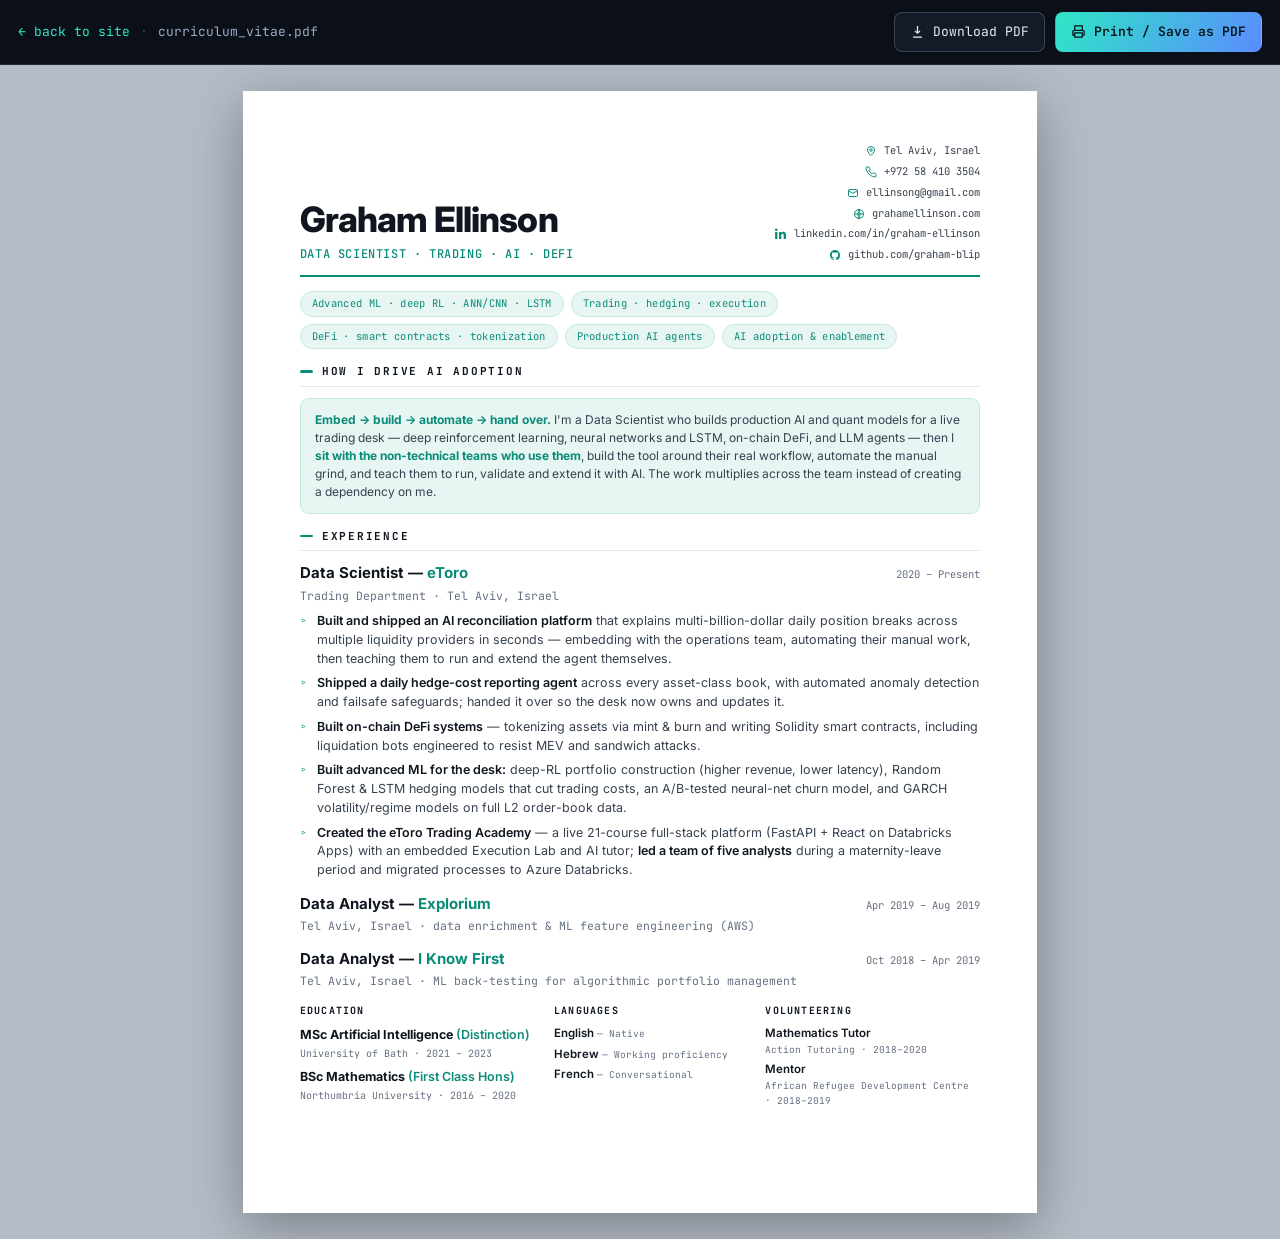
==== cv.html @ 4ecd2f31 "Replace old CV redirect with new interactive portfolio site + downloadable CV" ====
<!DOCTYPE html>
<html lang="en">
<head>
  <meta charset="UTF-8" />
  <meta name="viewport" content="width=device-width, initial-scale=1.0" />
  <title>Graham Ellinson — CV</title>
  <meta name="description" content="Curriculum vitae of Graham Ellinson, Data Scientist — Trading, AI & DeFi." />
  <link rel="preconnect" href="https://fonts.googleapis.com" />
  <link rel="preconnect" href="https://fonts.gstatic.com" crossorigin />
  <link href="https://fonts.googleapis.com/css2?family=Inter:wght@400;500;600;700;800&family=JetBrains+Mono:wght@400;500;600&display=swap" rel="stylesheet" />
  <link rel="stylesheet" href="assets/css/cv.css" />
  <link rel="icon" href="data:image/svg+xml,<svg xmlns='http://www.w3.org/2000/svg' viewBox='0 0 100 100'><rect width='100' height='100' rx='22' fill='%23080b12'/><text x='50' y='68' font-family='monospace' font-size='52' font-weight='700' fill='%232ee6c5' text-anchor='middle'>g</text></svg>" />
</head>
<body>
  <!-- screen-only toolbar -->
  <div class="toolbar">
    <div class="tb-left">
      <a href="index.html">&larr; back to site</a>
      <span style="color:#3a4655">·</span>
      <span>curriculum_vitae.pdf</span>
    </div>
    <div class="tb-actions">
      <a class="tb-btn" href="assets/cv/Graham-Ellinson-CV.pdf" download>
        <svg viewBox="0 0 24 24" fill="none" stroke="currentColor" stroke-width="2"><path d="M12 3v12m0 0l-4-4m4 4l4-4M5 21h14"/></svg>
        Download PDF
      </a>
      <button class="tb-btn primary" onclick="window.print()">
        <svg viewBox="0 0 24 24" fill="none" stroke="currentColor" stroke-width="2"><path d="M6 9V3h12v6M6 18H4a1 1 0 0 1-1-1v-5a2 2 0 0 1 2-2h14a2 2 0 0 1 2 2v5a1 1 0 0 1-1 1h-2M6 14h12v7H6z"/></svg>
        Print / Save as PDF
      </button>
    </div>
  </div>

  <main class="page">
    <!-- HEADER -->
    <header class="cv-head">
      <div class="h-left">
        <div class="name">Graham Ellinson</div>
        <div class="role">Data Scientist · Trading · AI · DeFi</div>
      </div>
      <div class="contact">
        <span><svg viewBox="0 0 24 24" fill="none" stroke="currentColor" stroke-width="2"><path d="M12 21s7-6.3 7-11a7 7 0 1 0-14 0c0 4.7 7 11 7 11z"/><circle cx="12" cy="10" r="2.5"/></svg>Tel Aviv, Israel</span>
        <a href="tel:+972584103504"><svg viewBox="0 0 24 24" fill="none" stroke="currentColor" stroke-width="2"><path d="M22 16.9v3a2 2 0 0 1-2.2 2 19.8 19.8 0 0 1-8.6-3 19.5 19.5 0 0 1-6-6 19.8 19.8 0 0 1-3-8.6A2 2 0 0 1 4.1 2h3a2 2 0 0 1 2 1.7c.1.9.3 1.8.6 2.6a2 2 0 0 1-.5 2.1L8 9.5a16 16 0 0 0 6 6l1.1-1.1a2 2 0 0 1 2.1-.5c.8.3 1.7.5 2.6.6a2 2 0 0 1 1.7 2z"/></svg>+972 58 410 3504</a>
        <a href="mailto:ellinsong@gmail.com"><svg viewBox="0 0 24 24" fill="none" stroke="currentColor" stroke-width="2"><rect x="3" y="5" width="18" height="14" rx="2"/><path d="M3 7l9 6 9-6"/></svg>ellinsong@gmail.com</a>
        <a href="https://www.grahamellinson.com" target="_blank" rel="noopener"><svg viewBox="0 0 24 24" fill="none" stroke="currentColor" stroke-width="2"><circle cx="12" cy="12" r="9"/><path d="M3 12h18M12 3c2.5 2.6 2.5 15.4 0 18M12 3c-2.5 2.6-2.5 15.4 0 18"/></svg>grahamellinson.com</a>
        <a href="https://www.linkedin.com/in/graham-ellinson-4624b1171" target="_blank" rel="noopener"><svg viewBox="0 0 24 24" fill="currentColor"><path d="M4.98 3.5C4.98 4.88 3.87 6 2.5 6S0 4.88 0 3.5 1.12 1 2.5 1s2.48 1.12 2.48 2.5zM.2 8h4.6v14H.2V8zm7.5 0h4.4v1.9h.06c.61-1.16 2.1-2.4 4.32-2.4 4.62 0 5.47 3.04 5.47 7v7.5h-4.6v-6.65c0-1.59-.03-3.63-2.21-3.63-2.21 0-2.55 1.73-2.55 3.52V22h-4.6V8z"/></svg>linkedin.com/in/graham-ellinson</a>
        <a href="https://github.com/graham-blip" target="_blank" rel="noopener"><svg viewBox="0 0 24 24" fill="currentColor"><path d="M12 2C6.48 2 2 6.58 2 12.25c0 4.53 2.87 8.37 6.84 9.73.5.1.68-.22.68-.49v-1.7c-2.78.62-3.37-1.21-3.37-1.21-.45-1.18-1.11-1.49-1.11-1.49-.91-.64.07-.62.07-.62 1 .07 1.53 1.06 1.53 1.06.9 1.57 2.36 1.12 2.94.85.09-.66.35-1.12.63-1.38-2.22-.26-4.55-1.14-4.55-5.07 0-1.12.39-2.03 1.03-2.75-.1-.26-.45-1.31.1-2.73 0 0 .84-.27 2.75 1.05a9.4 9.4 0 0 1 5 0c1.91-1.32 2.75-1.05 2.75-1.05.55 1.42.2 2.47.1 2.73.64.72 1.03 1.63 1.03 2.75 0 3.94-2.33 4.81-4.56 5.06.36.32.68.94.68 1.9v2.82c0 .27.18.6.69.49A10.02 10.02 0 0 0 22 12.25C22 6.58 17.52 2 12 2z"/></svg>github.com/graham-blip</a>
      </div>
    </header>

    <!-- DOMAIN PILLS -->
    <div class="domains">
      <span>Advanced ML · deep RL · ANN/CNN · LSTM</span>
      <span>Trading · hedging · execution</span>
      <span>DeFi · smart contracts · tokenization</span>
      <span>Production AI agents</span>
      <span>AI adoption &amp; enablement</span>
    </div>

    <!-- HOW I DRIVE AI ADOPTION (opener) -->
    <section class="sec">
      <h2>How I Drive AI Adoption</h2>
      <div class="callout">
        <b>Embed → build → automate → hand over.</b> I'm a Data Scientist who builds production AI and quant
        models for a live trading desk — deep reinforcement learning, neural networks and LSTM, on-chain DeFi,
        and LLM agents — then I <b>sit with the non-technical teams who use them</b>, build the tool around their
        real workflow, automate the manual grind, and teach them to run, validate and extend it with AI. The work
        multiplies across the team instead of creating a dependency on me.
      </div>
    </section>

    <!-- EXPERIENCE -->
    <section class="sec">
      <h2>Experience</h2>

      <div class="role-block">
        <div class="role-top">
          <div class="rt-title">Data Scientist — <em>eToro</em></div>
          <div class="rt-meta">2020 – Present</div>
        </div>
        <div class="role-sub">Trading Department · Tel Aviv, Israel</div>
        <ul class="bullets">
          <li><b>Built and shipped an AI reconciliation platform</b> that explains multi-billion-dollar daily position breaks across multiple liquidity providers in seconds — embedding with the operations team, automating their manual work, then teaching them to run and extend the agent themselves.</li>
          <li><b>Shipped a daily hedge-cost reporting agent</b> across every asset-class book, with automated anomaly detection and failsafe safeguards; handed it over so the desk now owns and updates it.</li>
          <li><b>Built on-chain DeFi systems</b> — tokenizing assets via mint &amp; burn and writing Solidity smart contracts, including liquidation bots engineered to resist MEV and sandwich attacks.</li>
          <li><b>Built advanced ML for the desk:</b> deep-RL portfolio construction (higher revenue, lower latency), Random Forest &amp; LSTM hedging models that cut trading costs, an A/B-tested neural-net churn model, and GARCH volatility/regime models on full L2 order-book data.</li>
          <li><b>Created the eToro Trading Academy</b> — a live 21-course full-stack platform (FastAPI + React on Databricks Apps) with an embedded Execution Lab and AI tutor; <b>led a team of five analysts</b> during a maternity-leave period and migrated processes to Azure Databricks.</li>
        </ul>
      </div>

      <div class="role-block">
        <div class="role-top">
          <div class="rt-title">Data Analyst — <em>Explorium</em></div>
          <div class="rt-meta">Apr 2019 – Aug 2019</div>
        </div>
        <div class="role-sub">Tel Aviv, Israel · data enrichment &amp; ML feature engineering (AWS)</div>
      </div>

      <div class="role-block">
        <div class="role-top">
          <div class="rt-title">Data Analyst — <em>I Know First</em></div>
          <div class="rt-meta">Oct 2018 – Apr 2019</div>
        </div>
        <div class="role-sub">Tel Aviv, Israel · ML back-testing for algorithmic portfolio management</div>
      </div>
    </section>

    <!-- BOTTOM BAND: education / languages / volunteering -->
    <section class="sec">
      <div class="info-grid">
        <div class="info-block">
          <h3>Education</h3>
          <div class="edu-item">
            <div class="e-deg">MSc Artificial Intelligence <span class="e-grade">(Distinction)</span></div>
            <div class="e-meta">University of Bath · 2021 – 2023</div>
          </div>
          <div class="edu-item">
            <div class="e-deg">BSc Mathematics <span class="e-grade">(First Class Hons)</span></div>
            <div class="e-meta">Northumbria University · 2016 – 2020</div>
          </div>
        </div>
        <div class="info-block">
          <h3>Languages</h3>
          <ul class="mini-list">
            <li><b>English</b> <span class="ml-meta">— Native</span></li>
            <li><b>Hebrew</b> <span class="ml-meta">— Working proficiency</span></li>
            <li><b>French</b> <span class="ml-meta">— Conversational</span></li>
          </ul>
        </div>
        <div class="info-block">
          <h3>Volunteering</h3>
          <ul class="mini-list">
            <li><b>Mathematics Tutor</b><br/><span class="ml-meta">Action Tutoring · 2018–2020</span></li>
            <li><b>Mentor</b><br/><span class="ml-meta">African Refugee Development Centre · 2018–2019</span></li>
          </ul>
        </div>
      </div>
    </section>
  </main>
</body>
</html>
---- assets/css/cv.css ----
/* ============================================================
   Graham Ellinson — CV  (v3)
   Single-column flow with short internal grids — paginates
   cleanly to 2 pages in print. Premium, ATS-friendly, tied to
   the site via teal accent + monospace labels.
   ============================================================ */

:root {
  --ink:       #0f1620;
  --ink-2:     #36414f;
  --ink-3:     #647082;
  --line:      #e6eaf0;
  --line-2:    #c8d1dc;
  --accent:    #0b8c79;
  --accent-2:  #2f6df0;
  --accent-soft: #e8f6f3;
  --bg:        #ffffff;
  --bg-soft:   #f5f8fa;
  --font-sans: "Inter", system-ui, -apple-system, "Segoe UI", Roboto, Arial, sans-serif;
  --font-mono: "JetBrains Mono", "SF Mono", ui-monospace, "Consolas", monospace;
}

* { box-sizing: border-box; margin: 0; padding: 0; }

body {
  font-family: var(--font-sans);
  color: var(--ink);
  background: #b4bcc7;
  line-height: 1.5;
  font-size: 13.5px;
  -webkit-font-smoothing: antialiased;
}
a { color: var(--accent); text-decoration: none; }

/* ---------- screen toolbar (not printed) ---------- */
.toolbar {
  position: sticky; top: 0; z-index: 10;
  background: #0b0f18; border-bottom: 1px solid rgba(255,255,255,0.1);
  padding: 12px 18px; display: flex; align-items: center; justify-content: space-between; gap: 12px;
}
.toolbar .tb-left { font-family: var(--font-mono); font-size: 13px; color: #9bacc1; display: flex; align-items: center; gap: 10px; }
.toolbar .tb-left a { color: #2ee6c5; }
.toolbar .tb-actions { display: flex; gap: 10px; }
.tb-btn {
  font-family: var(--font-mono); font-size: 13px; cursor: pointer;
  border: 1px solid rgba(255,255,255,0.18); background: #131b29; color: #e6edf5;
  padding: 9px 15px; border-radius: 8px; display: inline-flex; align-items: center; gap: 8px;
  transition: border-color 0.15s ease, transform 0.15s ease;
}
.tb-btn:hover { transform: translateY(-1px); border-color: #2ee6c5; }
.tb-btn.primary { background: linear-gradient(120deg,#2ee6c5,#5b8cff); color: #04161a; border-color: transparent; font-weight: 600; }
.tb-btn svg { width: 15px; height: 15px; }

/* ---------- page ---------- */
.page {
  width: 210mm; min-height: 297mm; margin: 26px auto; background: var(--bg);
  padding: 14mm 15mm 12mm; box-shadow: 0 14px 50px rgba(0,0,0,0.32);
}

/* ---------- header ---------- */
.cv-head { display: flex; justify-content: space-between; align-items: flex-end; gap: 24px;
  border-bottom: 2.5px solid var(--accent); padding-bottom: 12px; margin-bottom: 14px; }
.cv-head .name { font-size: 35px; font-weight: 800; letter-spacing: -0.025em; line-height: 0.98; }
.cv-head .role {
  font-family: var(--font-mono); font-size: 12px; letter-spacing: 0.05em;
  color: var(--accent); margin-top: 9px; text-transform: uppercase; font-weight: 500;
}
.cv-head .contact {
  text-align: right; display: flex; flex-direction: column; gap: 5px; flex: none;
  font-family: var(--font-mono); font-size: 10.5px; color: var(--ink-3);
}
.cv-head .contact a, .cv-head .contact span { color: var(--ink-2); display: inline-flex; align-items: center; gap: 7px; justify-content: flex-end; }
.cv-head .contact svg { width: 12px; height: 12px; color: var(--accent); flex: none; }

/* ---------- domain pills ---------- */
.domains { display: flex; flex-wrap: wrap; gap: 7px; margin-bottom: 14px; }
.domains span {
  font-family: var(--font-mono); font-size: 10.5px; letter-spacing: 0.03em;
  color: var(--accent); background: var(--accent-soft); border: 1px solid #c4e9e2;
  border-radius: 999px; padding: 4px 11px;
}

/* ---------- sections ---------- */
.sec { margin-bottom: 14px; }
.sec h2 {
  font-family: var(--font-mono); font-size: 11px; letter-spacing: 0.16em; text-transform: uppercase;
  color: var(--ink); padding-bottom: 6px; margin-bottom: 11px;
  display: flex; align-items: center; gap: 9px; border-bottom: 1px solid var(--line);
}
.sec h2::before { content: ""; width: 13px; height: 2.5px; background: var(--accent); border-radius: 2px; }
.sec h2 { break-after: avoid; }

.summary { color: var(--ink-2); font-size: 13px; line-height: 1.6; }
.summary strong { color: var(--ink); font-weight: 600; }

/* experience */
.role-block { margin-bottom: 13px; break-inside: avoid; }
.role-block:last-child { margin-bottom: 0; }
.role-top { display: flex; justify-content: space-between; align-items: baseline; gap: 12px; flex-wrap: wrap; }
.role-top .rt-title { font-size: 15px; font-weight: 700; color: var(--ink); }
.role-top .rt-title em { font-style: normal; color: var(--accent); font-weight: 700; }
.role-top .rt-meta { font-family: var(--font-mono); font-size: 10.5px; color: var(--ink-3); white-space: nowrap; }
.role-sub { font-size: 11.5px; color: var(--ink-3); margin: 2px 0 8px; font-family: var(--font-mono); }
.bullets { list-style: none; display: grid; gap: 6px; }
.bullets li { position: relative; padding-left: 17px; font-size: 12.5px; color: var(--ink-2); line-height: 1.5; }
.bullets li::before { content: "▹"; position: absolute; left: 0; color: var(--accent); font-family: var(--font-mono); }
.bullets li b { color: var(--ink); font-weight: 600; }

/* projects (card grid — paginates cleanly) */
.proj-grid { display: grid; grid-template-columns: 1fr 1fr; gap: 10px; }
.proj-card {
  break-inside: avoid; border: 1px solid var(--line); border-radius: 9px;
  padding: 11px 13px; background: var(--bg-soft);
}
.proj-card .p-name { font-size: 13px; font-weight: 700; color: var(--ink); }
.proj-card .p-kind { display: block; font-family: var(--font-mono); font-size: 9px; color: var(--accent); font-weight: 500; text-transform: uppercase; letter-spacing: 0.05em; margin-top: 2px; }
.proj-card .p-desc { font-size: 11.8px; color: var(--ink-2); margin-top: 6px; line-height: 1.45; }
.proj-card .p-tech { font-family: var(--font-mono); font-size: 9.5px; color: var(--ink-3); margin-top: 6px; }

/* skills (grid of short groups) */
.skills-grid { display: grid; grid-template-columns: repeat(3, 1fr); gap: 12px 18px; }
.skill-group { break-inside: avoid; }
.skill-group .sg-label { font-family: var(--font-mono); font-size: 9px; letter-spacing: 0.06em; text-transform: uppercase; color: var(--ink-3); margin-bottom: 5px; }
.skill-group .sg-items { display: flex; flex-wrap: wrap; gap: 4px; }
.skill-group .sg-items span {
  font-size: 10px; color: var(--ink-2); background: var(--bg);
  border: 1px solid var(--line-2); border-radius: 5px; padding: 2px 7px;
}

/* bottom info band (education / languages / volunteering) */
.info-grid { display: grid; grid-template-columns: 1.1fr 0.9fr 1fr; gap: 18px; }
.info-block { break-inside: avoid; }
.info-block h3 {
  font-family: var(--font-mono); font-size: 10px; letter-spacing: 0.12em; text-transform: uppercase;
  color: var(--ink); margin-bottom: 8px;
}
.edu-item { margin-bottom: 7px; }
.edu-item .e-deg { font-size: 12.5px; font-weight: 700; color: var(--ink); }
.edu-item .e-deg .e-grade { color: var(--accent); font-weight: 600; }
.edu-item .e-meta { font-family: var(--font-mono); font-size: 10px; color: var(--ink-3); margin-top: 1px; }
.mini-list { list-style: none; display: grid; gap: 5px; }
.mini-list li { font-size: 11.5px; color: var(--ink-2); line-height: 1.35; }
.mini-list li b { color: var(--ink); font-weight: 600; }
.mini-list li .ml-meta { font-family: var(--font-mono); font-size: 9.5px; color: var(--ink-3); }

/* adoption callout */
.callout {
  break-inside: avoid;
  background: var(--accent-soft); border: 1px solid #c4e9e2; border-radius: 9px;
  padding: 12px 14px; font-size: 12px; color: var(--ink-2); line-height: 1.5; margin-top: 2px;
}
.callout b { color: var(--accent); }

/* ---------- print ---------- */
@media print {
  @page { size: A4; margin: 12mm 12mm; }
  body { background: #fff; font-size: 10.4pt; }
  .toolbar { display: none !important; }
  .page { width: auto; min-height: auto; margin: 0; padding: 0; box-shadow: none; }
  .cv-head { margin-bottom: 16px; padding-bottom: 13px; }
  .cv-head .name { font-size: 37px; }
  .domains { margin-bottom: 16px; gap: 7px; }
  .domains span { font-size: 10.5px; padding: 4px 11px; }
  .sec { margin-bottom: 17px; }
  .sec h2 { margin-bottom: 12px; padding-bottom: 7px; }
  .role-block { margin-bottom: 14px; }
  .bullets { gap: 7px; }
  .bullets li { line-height: 1.5; }
  .callout { padding: 14px 16px; line-height: 1.55; }
  .info-grid { gap: 22px; }
  .edu-item { margin-bottom: 10px; }
  .mini-list { gap: 7px; }
  a { color: var(--ink); }
  * { -webkit-print-color-adjust: exact; print-color-adjust: exact; }
}

/* ---------- responsive (screen only — must NOT match print width ~794px) ---------- */
@media screen and (max-width: 820px) {
  .page { width: 100%; padding: 22px 18px; margin: 14px auto; }
  .cv-head { flex-direction: column; align-items: flex-start; gap: 12px; }
  .cv-head .contact { text-align: left; }
  .cv-head .contact a, .cv-head .contact span { justify-content: flex-start; }
  .proj-grid, .skills-grid, .info-grid { grid-template-columns: 1fr; gap: 10px; }
}
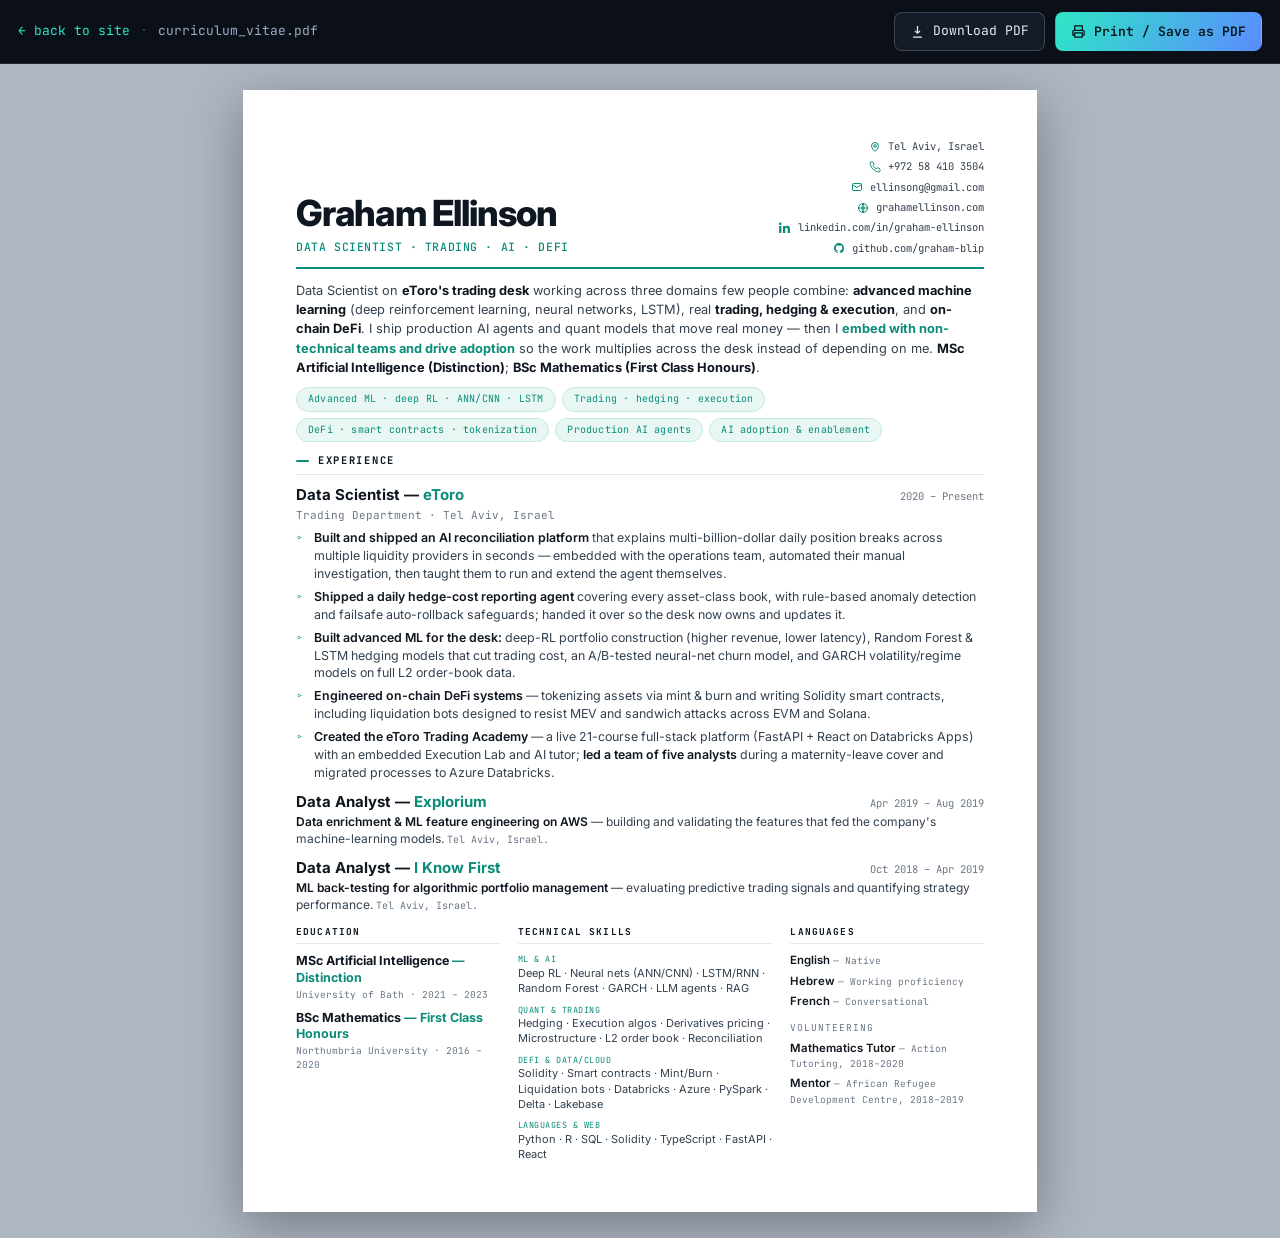
==== commit 8b3fdfa2: "Fix Selected Work mobile rendering (accordion); redesign CV to a premium one-page layout; regenerate" ====
--- a/cv.html
+++ b/cv.html
@@ -42,11 +42,22 @@
         <span><svg viewBox="0 0 24 24" fill="none" stroke="currentColor" stroke-width="2"><path d="M12 21s7-6.3 7-11a7 7 0 1 0-14 0c0 4.7 7 11 7 11z"/><circle cx="12" cy="10" r="2.5"/></svg>Tel Aviv, Israel</span>
         <a href="tel:+972584103504"><svg viewBox="0 0 24 24" fill="none" stroke="currentColor" stroke-width="2"><path d="M22 16.9v3a2 2 0 0 1-2.2 2 19.8 19.8 0 0 1-8.6-3 19.5 19.5 0 0 1-6-6 19.8 19.8 0 0 1-3-8.6A2 2 0 0 1 4.1 2h3a2 2 0 0 1 2 1.7c.1.9.3 1.8.6 2.6a2 2 0 0 1-.5 2.1L8 9.5a16 16 0 0 0 6 6l1.1-1.1a2 2 0 0 1 2.1-.5c.8.3 1.7.5 2.6.6a2 2 0 0 1 1.7 2z"/></svg>+972 58 410 3504</a>
         <a href="mailto:ellinsong@gmail.com"><svg viewBox="0 0 24 24" fill="none" stroke="currentColor" stroke-width="2"><rect x="3" y="5" width="18" height="14" rx="2"/><path d="M3 7l9 6 9-6"/></svg>ellinsong@gmail.com</a>
-        <a href="https://www.grahamellinson.com" target="_blank" rel="noopener"><svg viewBox="0 0 24 24" fill="none" stroke="currentColor" stroke-width="2"><circle cx="12" cy="12" r="9"/><path d="M3 12h18M12 3c2.5 2.6 2.5 15.4 0 18M12 3c-2.5 2.6-2.5 15.4 0 18"/></svg>grahamellinson.com</a>
+        <a href="https://grahamellinson.com" target="_blank" rel="noopener"><svg viewBox="0 0 24 24" fill="none" stroke="currentColor" stroke-width="2"><circle cx="12" cy="12" r="9"/><path d="M3 12h18M12 3c2.5 2.6 2.5 15.4 0 18M12 3c-2.5 2.6-2.5 15.4 0 18"/></svg>grahamellinson.com</a>
         <a href="https://www.linkedin.com/in/graham-ellinson-4624b1171" target="_blank" rel="noopener"><svg viewBox="0 0 24 24" fill="currentColor"><path d="M4.98 3.5C4.98 4.88 3.87 6 2.5 6S0 4.88 0 3.5 1.12 1 2.5 1s2.48 1.12 2.48 2.5zM.2 8h4.6v14H.2V8zm7.5 0h4.4v1.9h.06c.61-1.16 2.1-2.4 4.32-2.4 4.62 0 5.47 3.04 5.47 7v7.5h-4.6v-6.65c0-1.59-.03-3.63-2.21-3.63-2.21 0-2.55 1.73-2.55 3.52V22h-4.6V8z"/></svg>linkedin.com/in/graham-ellinson</a>
         <a href="https://github.com/graham-blip" target="_blank" rel="noopener"><svg viewBox="0 0 24 24" fill="currentColor"><path d="M12 2C6.48 2 2 6.58 2 12.25c0 4.53 2.87 8.37 6.84 9.73.5.1.68-.22.68-.49v-1.7c-2.78.62-3.37-1.21-3.37-1.21-.45-1.18-1.11-1.49-1.11-1.49-.91-.64.07-.62.07-.62 1 .07 1.53 1.06 1.53 1.06.9 1.57 2.36 1.12 2.94.85.09-.66.35-1.12.63-1.38-2.22-.26-4.55-1.14-4.55-5.07 0-1.12.39-2.03 1.03-2.75-.1-.26-.45-1.31.1-2.73 0 0 .84-.27 2.75 1.05a9.4 9.4 0 0 1 5 0c1.91-1.32 2.75-1.05 2.75-1.05.55 1.42.2 2.47.1 2.73.64.72 1.03 1.63 1.03 2.75 0 3.94-2.33 4.81-4.56 5.06.36.32.68.94.68 1.9v2.82c0 .27.18.6.69.49A10.02 10.02 0 0 0 22 12.25C22 6.58 17.52 2 12 2z"/></svg>github.com/graham-blip</a>
       </div>
     </header>
+
+    <!-- POSITIONING SUMMARY -->
+    <p class="summary">
+      Data Scientist on <strong>eToro's trading desk</strong> working across three domains few people
+      combine: <strong>advanced machine learning</strong> (deep reinforcement learning, neural networks,
+      LSTM), real <strong>trading, hedging &amp; execution</strong>, and <strong>on-chain DeFi</strong>.
+      I ship production AI agents and quant models that move real money — then I
+      <span class="hl">embed with non-technical teams and drive adoption</span> so the work multiplies
+      across the desk instead of depending on me. <strong>MSc Artificial Intelligence (Distinction)</strong>;
+      <strong>BSc Mathematics (First Class Honours)</strong>.
+    </p>
 
     <!-- DOMAIN PILLS -->
     <div class="domains">
@@ -56,18 +67,6 @@
       <span>Production AI agents</span>
       <span>AI adoption &amp; enablement</span>
     </div>
-
-    <!-- HOW I DRIVE AI ADOPTION (opener) -->
-    <section class="sec">
-      <h2>How I Drive AI Adoption</h2>
-      <div class="callout">
-        <b>Embed → build → automate → hand over.</b> I'm a Data Scientist who builds production AI and quant
-        models for a live trading desk — deep reinforcement learning, neural networks and LSTM, on-chain DeFi,
-        and LLM agents — then I <b>sit with the non-technical teams who use them</b>, build the tool around their
-        real workflow, automate the manual grind, and teach them to run, validate and extend it with AI. The work
-        multiplies across the team instead of creating a dependency on me.
-      </div>
-    </section>
 
     <!-- EXPERIENCE -->
     <section class="sec">
@@ -80,11 +79,11 @@
         </div>
         <div class="role-sub">Trading Department · Tel Aviv, Israel</div>
         <ul class="bullets">
-          <li><b>Built and shipped an AI reconciliation platform</b> that explains multi-billion-dollar daily position breaks across multiple liquidity providers in seconds — embedding with the operations team, automating their manual work, then teaching them to run and extend the agent themselves.</li>
-          <li><b>Shipped a daily hedge-cost reporting agent</b> across every asset-class book, with automated anomaly detection and failsafe safeguards; handed it over so the desk now owns and updates it.</li>
-          <li><b>Built on-chain DeFi systems</b> — tokenizing assets via mint &amp; burn and writing Solidity smart contracts, including liquidation bots engineered to resist MEV and sandwich attacks.</li>
-          <li><b>Built advanced ML for the desk:</b> deep-RL portfolio construction (higher revenue, lower latency), Random Forest &amp; LSTM hedging models that cut trading costs, an A/B-tested neural-net churn model, and GARCH volatility/regime models on full L2 order-book data.</li>
-          <li><b>Created the eToro Trading Academy</b> — a live 21-course full-stack platform (FastAPI + React on Databricks Apps) with an embedded Execution Lab and AI tutor; <b>led a team of five analysts</b> during a maternity-leave period and migrated processes to Azure Databricks.</li>
+          <li><b>Built and shipped an AI reconciliation platform</b> that explains multi-billion-dollar daily position breaks across multiple liquidity providers in seconds — embedded with the operations team, automated their manual investigation, then taught them to run and extend the agent themselves.</li>
+          <li><b>Shipped a daily hedge-cost reporting agent</b> covering every asset-class book, with rule-based anomaly detection and failsafe auto-rollback safeguards; handed it over so the desk now owns and updates it.</li>
+          <li><b>Built advanced ML for the desk:</b> deep-RL portfolio construction (higher revenue, lower latency), Random Forest &amp; LSTM hedging models that cut trading cost, an A/B-tested neural-net churn model, and GARCH volatility/regime models on full L2 order-book data.</li>
+          <li><b>Engineered on-chain DeFi systems</b> — tokenizing assets via mint &amp; burn and writing Solidity smart contracts, including liquidation bots designed to resist MEV and sandwich attacks across EVM and Solana.</li>
+          <li><b>Created the eToro Trading Academy</b> — a live 21-course full-stack platform (FastAPI + React on Databricks Apps) with an embedded Execution Lab and AI tutor; <b>led a team of five analysts</b> during a maternity-leave cover and migrated processes to Azure Databricks.</li>
         </ul>
       </div>
 
@@ -93,7 +92,7 @@
           <div class="rt-title">Data Analyst — <em>Explorium</em></div>
           <div class="rt-meta">Apr 2019 – Aug 2019</div>
         </div>
-        <div class="role-sub">Tel Aviv, Israel · data enrichment &amp; ML feature engineering (AWS)</div>
+        <div class="role-line"><span class="rl-lead">Data enrichment &amp; ML feature engineering on AWS</span> — building and validating the features that fed the company's machine-learning models. <span class="rl-loc">Tel Aviv, Israel.</span></div>
       </div>
 
       <div class="role-block">
@@ -101,24 +100,45 @@
           <div class="rt-title">Data Analyst — <em>I Know First</em></div>
           <div class="rt-meta">Oct 2018 – Apr 2019</div>
         </div>
-        <div class="role-sub">Tel Aviv, Israel · ML back-testing for algorithmic portfolio management</div>
+        <div class="role-line"><span class="rl-lead">ML back-testing for algorithmic portfolio management</span> — evaluating predictive trading signals and quantifying strategy performance. <span class="rl-loc">Tel Aviv, Israel.</span></div>
       </div>
     </section>
 
-    <!-- BOTTOM BAND: education / languages / volunteering -->
+    <!-- BOTTOM BAND: education / skills / languages + volunteering -->
     <section class="sec">
       <div class="info-grid">
         <div class="info-block">
           <h3>Education</h3>
           <div class="edu-item">
-            <div class="e-deg">MSc Artificial Intelligence <span class="e-grade">(Distinction)</span></div>
+            <div class="e-deg">MSc Artificial Intelligence <span class="e-grade">— Distinction</span></div>
             <div class="e-meta">University of Bath · 2021 – 2023</div>
           </div>
           <div class="edu-item">
-            <div class="e-deg">BSc Mathematics <span class="e-grade">(First Class Hons)</span></div>
+            <div class="e-deg">BSc Mathematics <span class="e-grade">— First Class Honours</span></div>
             <div class="e-meta">Northumbria University · 2016 – 2020</div>
           </div>
         </div>
+
+        <div class="info-block">
+          <h3>Technical Skills</h3>
+          <div class="skill-row">
+            <div class="sk-label">ML &amp; AI</div>
+            <div class="sk-items">Deep RL · Neural nets (ANN/CNN) · LSTM/RNN · Random Forest · GARCH · LLM agents · RAG</div>
+          </div>
+          <div class="skill-row">
+            <div class="sk-label">Quant &amp; Trading</div>
+            <div class="sk-items">Hedging · Execution algos · Derivatives pricing · Microstructure · L2 order book · Reconciliation</div>
+          </div>
+          <div class="skill-row">
+            <div class="sk-label">DeFi &amp; Data/Cloud</div>
+            <div class="sk-items">Solidity · Smart contracts · Mint/Burn · Liquidation bots · Databricks · Azure · PySpark · Delta · Lakebase</div>
+          </div>
+          <div class="skill-row">
+            <div class="sk-label">Languages &amp; Web</div>
+            <div class="sk-items">Python · R · SQL · Solidity · TypeScript · FastAPI · React</div>
+          </div>
+        </div>
+
         <div class="info-block">
           <h3>Languages</h3>
           <ul class="mini-list">
@@ -126,12 +146,10 @@
             <li><b>Hebrew</b> <span class="ml-meta">— Working proficiency</span></li>
             <li><b>French</b> <span class="ml-meta">— Conversational</span></li>
           </ul>
-        </div>
-        <div class="info-block">
-          <h3>Volunteering</h3>
+          <div class="sub-h">Volunteering</div>
           <ul class="mini-list">
-            <li><b>Mathematics Tutor</b><br/><span class="ml-meta">Action Tutoring · 2018–2020</span></li>
-            <li><b>Mentor</b><br/><span class="ml-meta">African Refugee Development Centre · 2018–2019</span></li>
+            <li><b>Mathematics Tutor</b> <span class="ml-meta">— Action Tutoring, 2018–2020</span></li>
+            <li><b>Mentor</b> <span class="ml-meta">— African Refugee Development Centre, 2018–2019</span></li>
           </ul>
         </div>
       </div>
--- a/assets/css/cv.css
+++ b/assets/css/cv.css
@@ -1,21 +1,20 @@
 /* ============================================================
-   Graham Ellinson — CV  (v3)
-   Single-column flow with short internal grids — paginates
-   cleanly to 2 pages in print. Premium, ATS-friendly, tied to
-   the site via teal accent + monospace labels.
+   Graham Ellinson — CV  (v4 · one-page, premium)
+   Single page on A4. Clean, ATS-friendly, tied to the site via
+   teal accent + monospace labels. Screen preview + print rules.
    ============================================================ */
 
 :root {
-  --ink:       #0f1620;
-  --ink-2:     #36414f;
-  --ink-3:     #647082;
+  --ink:       #0e1620;
+  --ink-2:     #33414f;
+  --ink-3:     #6a7787;
   --line:      #e6eaf0;
-  --line-2:    #c8d1dc;
-  --accent:    #0b8c79;
+  --line-2:    #cdd6e1;
+  --accent:    #0b8c79;   /* teal — matches the site */
   --accent-2:  #2f6df0;
-  --accent-soft: #e8f6f3;
+  --accent-soft: #e9f7f4;
   --bg:        #ffffff;
-  --bg-soft:   #f5f8fa;
+  --bg-soft:   #f6f9fb;
   --font-sans: "Inter", system-ui, -apple-system, "Segoe UI", Roboto, Arial, sans-serif;
   --font-mono: "JetBrains Mono", "SF Mono", ui-monospace, "Consolas", monospace;
 }
@@ -25,10 +24,11 @@
 body {
   font-family: var(--font-sans);
   color: var(--ink);
-  background: #b4bcc7;
-  line-height: 1.5;
-  font-size: 13.5px;
+  background: #aeb6c2;
+  line-height: 1.46;
+  font-size: 13px;
   -webkit-font-smoothing: antialiased;
+  text-rendering: optimizeLegibility;
 }
 a { color: var(--accent); text-decoration: none; }
 
@@ -54,15 +54,17 @@
 /* ---------- page ---------- */
 .page {
   width: 210mm; min-height: 297mm; margin: 26px auto; background: var(--bg);
-  padding: 14mm 15mm 12mm; box-shadow: 0 14px 50px rgba(0,0,0,0.32);
+  padding: 13mm 14mm 11mm; box-shadow: 0 14px 50px rgba(0,0,0,0.32);
 }
 
 /* ---------- header ---------- */
-.cv-head { display: flex; justify-content: space-between; align-items: flex-end; gap: 24px;
-  border-bottom: 2.5px solid var(--accent); padding-bottom: 12px; margin-bottom: 14px; }
-.cv-head .name { font-size: 35px; font-weight: 800; letter-spacing: -0.025em; line-height: 0.98; }
+.cv-head {
+  display: flex; justify-content: space-between; align-items: flex-end; gap: 24px;
+  border-bottom: 2.5px solid var(--accent); padding-bottom: 11px; margin-bottom: 12px;
+}
+.cv-head .name { font-size: 36px; font-weight: 800; letter-spacing: -0.025em; line-height: 0.96; }
 .cv-head .role {
-  font-family: var(--font-mono); font-size: 12px; letter-spacing: 0.05em;
+  font-family: var(--font-mono); font-size: 11.5px; letter-spacing: 0.05em;
   color: var(--accent); margin-top: 9px; text-transform: uppercase; font-weight: 500;
 }
 .cv-head .contact {
@@ -72,104 +74,83 @@
 .cv-head .contact a, .cv-head .contact span { color: var(--ink-2); display: inline-flex; align-items: center; gap: 7px; justify-content: flex-end; }
 .cv-head .contact svg { width: 12px; height: 12px; color: var(--accent); flex: none; }
 
+/* ---------- positioning summary ---------- */
+.summary {
+  color: var(--ink-2); font-size: 12.8px; line-height: 1.5; margin-bottom: 10px;
+}
+.summary strong { color: var(--ink); font-weight: 700; }
+.summary .hl { color: var(--accent); font-weight: 700; }
+
 /* ---------- domain pills ---------- */
-.domains { display: flex; flex-wrap: wrap; gap: 7px; margin-bottom: 14px; }
+.domains { display: flex; flex-wrap: wrap; gap: 6px; margin-bottom: 11px; }
 .domains span {
-  font-family: var(--font-mono); font-size: 10.5px; letter-spacing: 0.03em;
+  font-family: var(--font-mono); font-size: 10px; letter-spacing: 0.02em;
   color: var(--accent); background: var(--accent-soft); border: 1px solid #c4e9e2;
   border-radius: 999px; padding: 4px 11px;
 }
 
 /* ---------- sections ---------- */
-.sec { margin-bottom: 14px; }
+.sec { margin-bottom: 11px; }
+.sec:last-child { margin-bottom: 0; }
 .sec h2 {
-  font-family: var(--font-mono); font-size: 11px; letter-spacing: 0.16em; text-transform: uppercase;
-  color: var(--ink); padding-bottom: 6px; margin-bottom: 11px;
+  font-family: var(--font-mono); font-size: 10.5px; letter-spacing: 0.16em; text-transform: uppercase;
+  color: var(--ink); padding-bottom: 5px; margin-bottom: 9px;
   display: flex; align-items: center; gap: 9px; border-bottom: 1px solid var(--line);
+  break-after: avoid;
 }
 .sec h2::before { content: ""; width: 13px; height: 2.5px; background: var(--accent); border-radius: 2px; }
-.sec h2 { break-after: avoid; }
 
-.summary { color: var(--ink-2); font-size: 13px; line-height: 1.6; }
-.summary strong { color: var(--ink); font-weight: 600; }
-
-/* experience */
-.role-block { margin-bottom: 13px; break-inside: avoid; }
+/* ---------- experience ---------- */
+.role-block { margin-bottom: 9px; break-inside: avoid; }
 .role-block:last-child { margin-bottom: 0; }
 .role-top { display: flex; justify-content: space-between; align-items: baseline; gap: 12px; flex-wrap: wrap; }
 .role-top .rt-title { font-size: 15px; font-weight: 700; color: var(--ink); }
 .role-top .rt-title em { font-style: normal; color: var(--accent); font-weight: 700; }
 .role-top .rt-meta { font-family: var(--font-mono); font-size: 10.5px; color: var(--ink-3); white-space: nowrap; }
-.role-sub { font-size: 11.5px; color: var(--ink-3); margin: 2px 0 8px; font-family: var(--font-mono); }
-.bullets { list-style: none; display: grid; gap: 6px; }
-.bullets li { position: relative; padding-left: 17px; font-size: 12.5px; color: var(--ink-2); line-height: 1.5; }
+.role-sub { font-size: 11px; color: var(--ink-3); margin: 2px 0 6px; font-family: var(--font-mono); }
+.bullets { list-style: none; display: grid; gap: 5px; }
+.bullets li { position: relative; padding-left: 18px; font-size: 12.4px; color: var(--ink-2); line-height: 1.44; }
 .bullets li::before { content: "▹"; position: absolute; left: 0; color: var(--accent); font-family: var(--font-mono); }
 .bullets li b { color: var(--ink); font-weight: 600; }
+.role-line { font-size: 12px; color: var(--ink-2); }
+.role-line .rl-lead { color: var(--ink); font-weight: 600; }
+.role-line .rl-loc { font-family: var(--font-mono); font-size: 10px; color: var(--ink-3); }
 
-/* projects (card grid — paginates cleanly) */
-.proj-grid { display: grid; grid-template-columns: 1fr 1fr; gap: 10px; }
-.proj-card {
-  break-inside: avoid; border: 1px solid var(--line); border-radius: 9px;
-  padding: 11px 13px; background: var(--bg-soft);
-}
-.proj-card .p-name { font-size: 13px; font-weight: 700; color: var(--ink); }
-.proj-card .p-kind { display: block; font-family: var(--font-mono); font-size: 9px; color: var(--accent); font-weight: 500; text-transform: uppercase; letter-spacing: 0.05em; margin-top: 2px; }
-.proj-card .p-desc { font-size: 11.8px; color: var(--ink-2); margin-top: 6px; line-height: 1.45; }
-.proj-card .p-tech { font-family: var(--font-mono); font-size: 9.5px; color: var(--ink-3); margin-top: 6px; }
-
-/* skills (grid of short groups) */
-.skills-grid { display: grid; grid-template-columns: repeat(3, 1fr); gap: 12px 18px; }
-.skill-group { break-inside: avoid; }
-.skill-group .sg-label { font-family: var(--font-mono); font-size: 9px; letter-spacing: 0.06em; text-transform: uppercase; color: var(--ink-3); margin-bottom: 5px; }
-.skill-group .sg-items { display: flex; flex-wrap: wrap; gap: 4px; }
-.skill-group .sg-items span {
-  font-size: 10px; color: var(--ink-2); background: var(--bg);
-  border: 1px solid var(--line-2); border-radius: 5px; padding: 2px 7px;
+/* ---------- bottom band: education / skills / languages ---------- */
+.info-grid { display: grid; grid-template-columns: 1fr 1.25fr 0.95fr; gap: 18px; }
+.info-block { break-inside: avoid; }
+.info-block h3 {
+  font-family: var(--font-mono); font-size: 9.5px; letter-spacing: 0.12em; text-transform: uppercase;
+  color: var(--ink); margin-bottom: 9px; padding-bottom: 5px; border-bottom: 1px solid var(--line);
 }
 
-/* bottom info band (education / languages / volunteering) */
-.info-grid { display: grid; grid-template-columns: 1.1fr 0.9fr 1fr; gap: 18px; }
-.info-block { break-inside: avoid; }
-.info-block h3 {
-  font-family: var(--font-mono); font-size: 10px; letter-spacing: 0.12em; text-transform: uppercase;
-  color: var(--ink); margin-bottom: 8px;
-}
-.edu-item { margin-bottom: 7px; }
-.edu-item .e-deg { font-size: 12.5px; font-weight: 700; color: var(--ink); }
-.edu-item .e-deg .e-grade { color: var(--accent); font-weight: 600; }
-.edu-item .e-meta { font-family: var(--font-mono); font-size: 10px; color: var(--ink-3); margin-top: 1px; }
+/* education */
+.edu-item { margin-bottom: 8px; }
+.edu-item:last-child { margin-bottom: 0; }
+.edu-item .e-deg { font-size: 12.5px; font-weight: 700; color: var(--ink); line-height: 1.3; }
+.edu-item .e-deg .e-grade { color: var(--accent); font-weight: 700; }
+.edu-item .e-meta { font-family: var(--font-mono); font-size: 9.5px; color: var(--ink-3); margin-top: 2px; }
+
+/* skills (compact grouped lines) */
+.skill-row { margin-bottom: 7px; }
+.skill-row:last-child { margin-bottom: 0; }
+.skill-row .sk-label { font-family: var(--font-mono); font-size: 8.5px; letter-spacing: 0.06em; text-transform: uppercase; color: var(--accent); }
+.skill-row .sk-items { font-size: 11px; color: var(--ink-2); line-height: 1.4; }
+
+/* mini lists (languages / volunteering) */
 .mini-list { list-style: none; display: grid; gap: 5px; }
-.mini-list li { font-size: 11.5px; color: var(--ink-2); line-height: 1.35; }
+.mini-list li { font-size: 11.4px; color: var(--ink-2); line-height: 1.35; }
 .mini-list li b { color: var(--ink); font-weight: 600; }
 .mini-list li .ml-meta { font-family: var(--font-mono); font-size: 9.5px; color: var(--ink-3); }
-
-/* adoption callout */
-.callout {
-  break-inside: avoid;
-  background: var(--accent-soft); border: 1px solid #c4e9e2; border-radius: 9px;
-  padding: 12px 14px; font-size: 12px; color: var(--ink-2); line-height: 1.5; margin-top: 2px;
-}
-.callout b { color: var(--accent); }
+.sub-h { font-family: var(--font-mono); font-size: 9.5px; letter-spacing: 0.1em; text-transform: uppercase; color: var(--ink-3); margin: 11px 0 6px; }
 
 /* ---------- print ---------- */
 @media print {
-  @page { size: A4; margin: 12mm 12mm; }
-  body { background: #fff; font-size: 10.4pt; }
+  @page { size: A4; margin: 11mm 12mm; }
+  body { background: #fff; font-size: 10pt; }
   .toolbar { display: none !important; }
   .page { width: auto; min-height: auto; margin: 0; padding: 0; box-shadow: none; }
-  .cv-head { margin-bottom: 16px; padding-bottom: 13px; }
-  .cv-head .name { font-size: 37px; }
-  .domains { margin-bottom: 16px; gap: 7px; }
-  .domains span { font-size: 10.5px; padding: 4px 11px; }
-  .sec { margin-bottom: 17px; }
-  .sec h2 { margin-bottom: 12px; padding-bottom: 7px; }
-  .role-block { margin-bottom: 14px; }
-  .bullets { gap: 7px; }
-  .bullets li { line-height: 1.5; }
-  .callout { padding: 14px 16px; line-height: 1.55; }
-  .info-grid { gap: 22px; }
-  .edu-item { margin-bottom: 10px; }
-  .mini-list { gap: 7px; }
+  .cv-head .name { font-size: 33px; }
   a { color: var(--ink); }
   * { -webkit-print-color-adjust: exact; print-color-adjust: exact; }
 }
@@ -180,5 +161,5 @@
   .cv-head { flex-direction: column; align-items: flex-start; gap: 12px; }
   .cv-head .contact { text-align: left; }
   .cv-head .contact a, .cv-head .contact span { justify-content: flex-start; }
-  .proj-grid, .skills-grid, .info-grid { grid-template-columns: 1fr; gap: 10px; }
+  .info-grid { grid-template-columns: 1fr; gap: 16px; }
 }
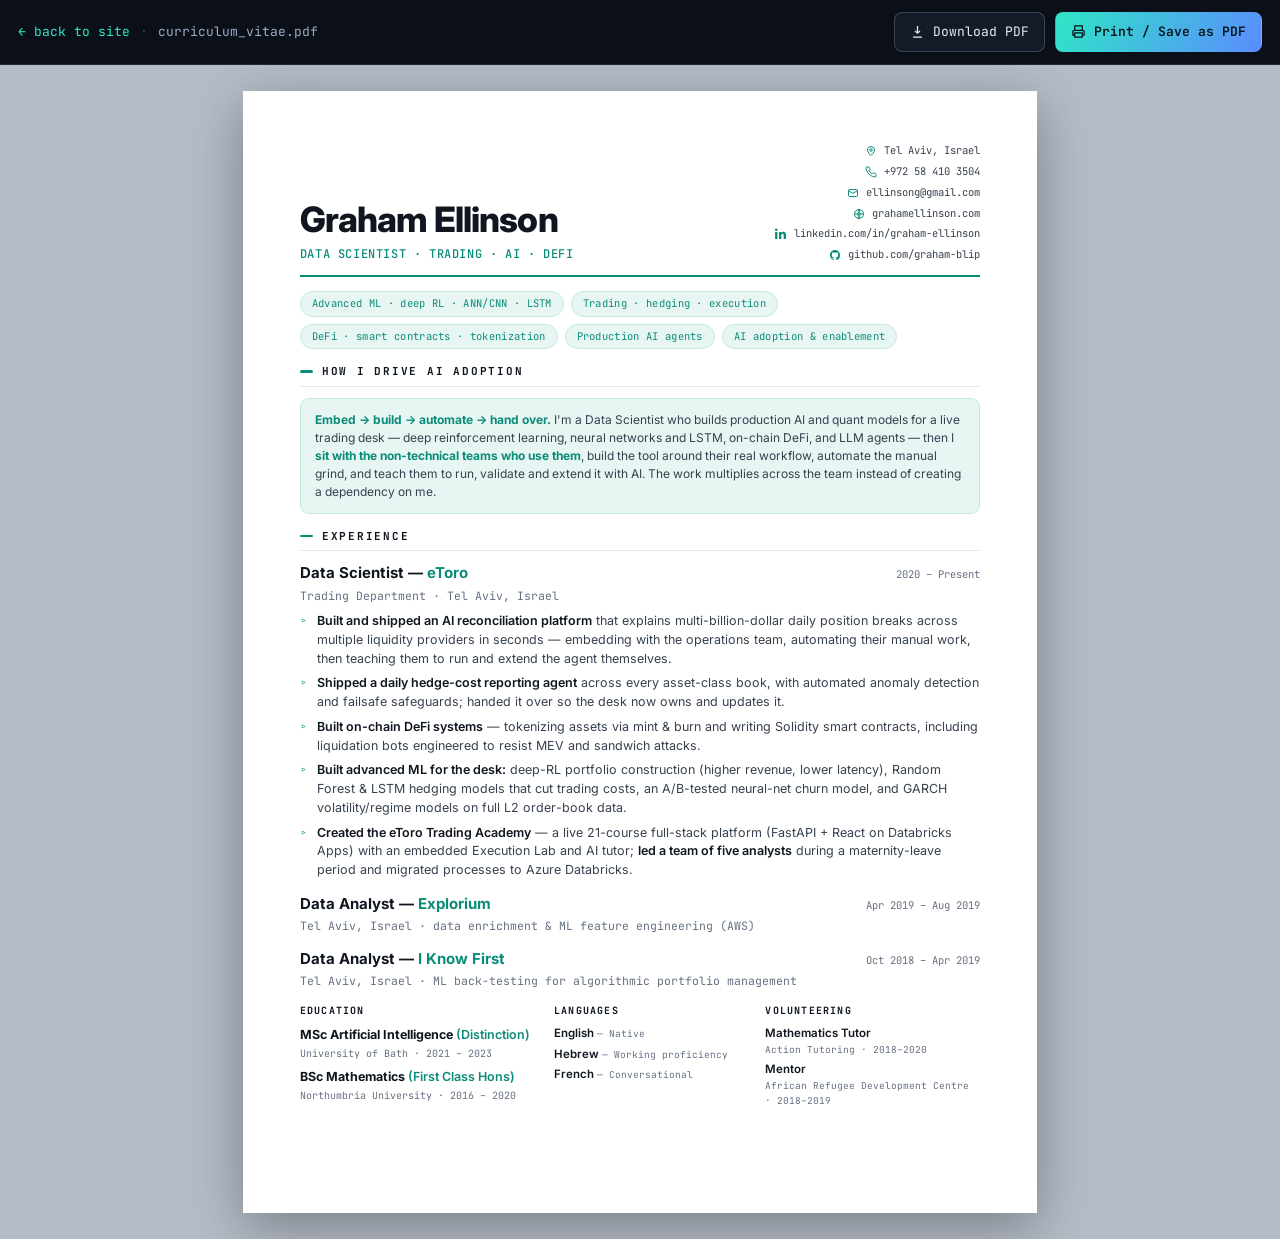
==== commit 21e3dce9: "Revert CV to previous version (keep mobile Selected Work accordion fix)" ====
--- a/cv.html
+++ b/cv.html
@@ -48,17 +48,6 @@
       </div>
     </header>
 
-    <!-- POSITIONING SUMMARY -->
-    <p class="summary">
-      Data Scientist on <strong>eToro's trading desk</strong> working across three domains few people
-      combine: <strong>advanced machine learning</strong> (deep reinforcement learning, neural networks,
-      LSTM), real <strong>trading, hedging &amp; execution</strong>, and <strong>on-chain DeFi</strong>.
-      I ship production AI agents and quant models that move real money — then I
-      <span class="hl">embed with non-technical teams and drive adoption</span> so the work multiplies
-      across the desk instead of depending on me. <strong>MSc Artificial Intelligence (Distinction)</strong>;
-      <strong>BSc Mathematics (First Class Honours)</strong>.
-    </p>
-
     <!-- DOMAIN PILLS -->
     <div class="domains">
       <span>Advanced ML · deep RL · ANN/CNN · LSTM</span>
@@ -67,6 +56,18 @@
       <span>Production AI agents</span>
       <span>AI adoption &amp; enablement</span>
     </div>
+
+    <!-- HOW I DRIVE AI ADOPTION (opener) -->
+    <section class="sec">
+      <h2>How I Drive AI Adoption</h2>
+      <div class="callout">
+        <b>Embed → build → automate → hand over.</b> I'm a Data Scientist who builds production AI and quant
+        models for a live trading desk — deep reinforcement learning, neural networks and LSTM, on-chain DeFi,
+        and LLM agents — then I <b>sit with the non-technical teams who use them</b>, build the tool around their
+        real workflow, automate the manual grind, and teach them to run, validate and extend it with AI. The work
+        multiplies across the team instead of creating a dependency on me.
+      </div>
+    </section>
 
     <!-- EXPERIENCE -->
     <section class="sec">
@@ -79,11 +80,11 @@
         </div>
         <div class="role-sub">Trading Department · Tel Aviv, Israel</div>
         <ul class="bullets">
-          <li><b>Built and shipped an AI reconciliation platform</b> that explains multi-billion-dollar daily position breaks across multiple liquidity providers in seconds — embedded with the operations team, automated their manual investigation, then taught them to run and extend the agent themselves.</li>
-          <li><b>Shipped a daily hedge-cost reporting agent</b> covering every asset-class book, with rule-based anomaly detection and failsafe auto-rollback safeguards; handed it over so the desk now owns and updates it.</li>
-          <li><b>Built advanced ML for the desk:</b> deep-RL portfolio construction (higher revenue, lower latency), Random Forest &amp; LSTM hedging models that cut trading cost, an A/B-tested neural-net churn model, and GARCH volatility/regime models on full L2 order-book data.</li>
-          <li><b>Engineered on-chain DeFi systems</b> — tokenizing assets via mint &amp; burn and writing Solidity smart contracts, including liquidation bots designed to resist MEV and sandwich attacks across EVM and Solana.</li>
-          <li><b>Created the eToro Trading Academy</b> — a live 21-course full-stack platform (FastAPI + React on Databricks Apps) with an embedded Execution Lab and AI tutor; <b>led a team of five analysts</b> during a maternity-leave cover and migrated processes to Azure Databricks.</li>
+          <li><b>Built and shipped an AI reconciliation platform</b> that explains multi-billion-dollar daily position breaks across multiple liquidity providers in seconds — embedding with the operations team, automating their manual work, then teaching them to run and extend the agent themselves.</li>
+          <li><b>Shipped a daily hedge-cost reporting agent</b> across every asset-class book, with automated anomaly detection and failsafe safeguards; handed it over so the desk now owns and updates it.</li>
+          <li><b>Built on-chain DeFi systems</b> — tokenizing assets via mint &amp; burn and writing Solidity smart contracts, including liquidation bots engineered to resist MEV and sandwich attacks.</li>
+          <li><b>Built advanced ML for the desk:</b> deep-RL portfolio construction (higher revenue, lower latency), Random Forest &amp; LSTM hedging models that cut trading costs, an A/B-tested neural-net churn model, and GARCH volatility/regime models on full L2 order-book data.</li>
+          <li><b>Created the eToro Trading Academy</b> — a live 21-course full-stack platform (FastAPI + React on Databricks Apps) with an embedded Execution Lab and AI tutor; <b>led a team of five analysts</b> during a maternity-leave period and migrated processes to Azure Databricks.</li>
         </ul>
       </div>
 
@@ -92,7 +93,7 @@
           <div class="rt-title">Data Analyst — <em>Explorium</em></div>
           <div class="rt-meta">Apr 2019 – Aug 2019</div>
         </div>
-        <div class="role-line"><span class="rl-lead">Data enrichment &amp; ML feature engineering on AWS</span> — building and validating the features that fed the company's machine-learning models. <span class="rl-loc">Tel Aviv, Israel.</span></div>
+        <div class="role-sub">Tel Aviv, Israel · data enrichment &amp; ML feature engineering (AWS)</div>
       </div>
 
       <div class="role-block">
@@ -100,45 +101,24 @@
           <div class="rt-title">Data Analyst — <em>I Know First</em></div>
           <div class="rt-meta">Oct 2018 – Apr 2019</div>
         </div>
-        <div class="role-line"><span class="rl-lead">ML back-testing for algorithmic portfolio management</span> — evaluating predictive trading signals and quantifying strategy performance. <span class="rl-loc">Tel Aviv, Israel.</span></div>
+        <div class="role-sub">Tel Aviv, Israel · ML back-testing for algorithmic portfolio management</div>
       </div>
     </section>
 
-    <!-- BOTTOM BAND: education / skills / languages + volunteering -->
+    <!-- BOTTOM BAND: education / languages / volunteering -->
     <section class="sec">
       <div class="info-grid">
         <div class="info-block">
           <h3>Education</h3>
           <div class="edu-item">
-            <div class="e-deg">MSc Artificial Intelligence <span class="e-grade">— Distinction</span></div>
+            <div class="e-deg">MSc Artificial Intelligence <span class="e-grade">(Distinction)</span></div>
             <div class="e-meta">University of Bath · 2021 – 2023</div>
           </div>
           <div class="edu-item">
-            <div class="e-deg">BSc Mathematics <span class="e-grade">— First Class Honours</span></div>
+            <div class="e-deg">BSc Mathematics <span class="e-grade">(First Class Hons)</span></div>
             <div class="e-meta">Northumbria University · 2016 – 2020</div>
           </div>
         </div>
-
-        <div class="info-block">
-          <h3>Technical Skills</h3>
-          <div class="skill-row">
-            <div class="sk-label">ML &amp; AI</div>
-            <div class="sk-items">Deep RL · Neural nets (ANN/CNN) · LSTM/RNN · Random Forest · GARCH · LLM agents · RAG</div>
-          </div>
-          <div class="skill-row">
-            <div class="sk-label">Quant &amp; Trading</div>
-            <div class="sk-items">Hedging · Execution algos · Derivatives pricing · Microstructure · L2 order book · Reconciliation</div>
-          </div>
-          <div class="skill-row">
-            <div class="sk-label">DeFi &amp; Data/Cloud</div>
-            <div class="sk-items">Solidity · Smart contracts · Mint/Burn · Liquidation bots · Databricks · Azure · PySpark · Delta · Lakebase</div>
-          </div>
-          <div class="skill-row">
-            <div class="sk-label">Languages &amp; Web</div>
-            <div class="sk-items">Python · R · SQL · Solidity · TypeScript · FastAPI · React</div>
-          </div>
-        </div>
-
         <div class="info-block">
           <h3>Languages</h3>
           <ul class="mini-list">
@@ -146,10 +126,12 @@
             <li><b>Hebrew</b> <span class="ml-meta">— Working proficiency</span></li>
             <li><b>French</b> <span class="ml-meta">— Conversational</span></li>
           </ul>
-          <div class="sub-h">Volunteering</div>
+        </div>
+        <div class="info-block">
+          <h3>Volunteering</h3>
           <ul class="mini-list">
-            <li><b>Mathematics Tutor</b> <span class="ml-meta">— Action Tutoring, 2018–2020</span></li>
-            <li><b>Mentor</b> <span class="ml-meta">— African Refugee Development Centre, 2018–2019</span></li>
+            <li><b>Mathematics Tutor</b><br/><span class="ml-meta">Action Tutoring · 2018–2020</span></li>
+            <li><b>Mentor</b><br/><span class="ml-meta">African Refugee Development Centre · 2018–2019</span></li>
           </ul>
         </div>
       </div>
--- a/assets/css/cv.css
+++ b/assets/css/cv.css
@@ -1,20 +1,21 @@
 /* ============================================================
-   Graham Ellinson — CV  (v4 · one-page, premium)
-   Single page on A4. Clean, ATS-friendly, tied to the site via
-   teal accent + monospace labels. Screen preview + print rules.
+   Graham Ellinson — CV  (v3)
+   Single-column flow with short internal grids — paginates
+   cleanly to 2 pages in print. Premium, ATS-friendly, tied to
+   the site via teal accent + monospace labels.
    ============================================================ */
 
 :root {
-  --ink:       #0e1620;
-  --ink-2:     #33414f;
-  --ink-3:     #6a7787;
+  --ink:       #0f1620;
+  --ink-2:     #36414f;
+  --ink-3:     #647082;
   --line:      #e6eaf0;
-  --line-2:    #cdd6e1;
-  --accent:    #0b8c79;   /* teal — matches the site */
+  --line-2:    #c8d1dc;
+  --accent:    #0b8c79;
   --accent-2:  #2f6df0;
-  --accent-soft: #e9f7f4;
+  --accent-soft: #e8f6f3;
   --bg:        #ffffff;
-  --bg-soft:   #f6f9fb;
+  --bg-soft:   #f5f8fa;
   --font-sans: "Inter", system-ui, -apple-system, "Segoe UI", Roboto, Arial, sans-serif;
   --font-mono: "JetBrains Mono", "SF Mono", ui-monospace, "Consolas", monospace;
 }
@@ -24,11 +25,10 @@
 body {
   font-family: var(--font-sans);
   color: var(--ink);
-  background: #aeb6c2;
-  line-height: 1.46;
-  font-size: 13px;
+  background: #b4bcc7;
+  line-height: 1.5;
+  font-size: 13.5px;
   -webkit-font-smoothing: antialiased;
-  text-rendering: optimizeLegibility;
 }
 a { color: var(--accent); text-decoration: none; }
 
@@ -54,17 +54,15 @@
 /* ---------- page ---------- */
 .page {
   width: 210mm; min-height: 297mm; margin: 26px auto; background: var(--bg);
-  padding: 13mm 14mm 11mm; box-shadow: 0 14px 50px rgba(0,0,0,0.32);
+  padding: 14mm 15mm 12mm; box-shadow: 0 14px 50px rgba(0,0,0,0.32);
 }
 
 /* ---------- header ---------- */
-.cv-head {
-  display: flex; justify-content: space-between; align-items: flex-end; gap: 24px;
-  border-bottom: 2.5px solid var(--accent); padding-bottom: 11px; margin-bottom: 12px;
-}
-.cv-head .name { font-size: 36px; font-weight: 800; letter-spacing: -0.025em; line-height: 0.96; }
+.cv-head { display: flex; justify-content: space-between; align-items: flex-end; gap: 24px;
+  border-bottom: 2.5px solid var(--accent); padding-bottom: 12px; margin-bottom: 14px; }
+.cv-head .name { font-size: 35px; font-weight: 800; letter-spacing: -0.025em; line-height: 0.98; }
 .cv-head .role {
-  font-family: var(--font-mono); font-size: 11.5px; letter-spacing: 0.05em;
+  font-family: var(--font-mono); font-size: 12px; letter-spacing: 0.05em;
   color: var(--accent); margin-top: 9px; text-transform: uppercase; font-weight: 500;
 }
 .cv-head .contact {
@@ -74,83 +72,104 @@
 .cv-head .contact a, .cv-head .contact span { color: var(--ink-2); display: inline-flex; align-items: center; gap: 7px; justify-content: flex-end; }
 .cv-head .contact svg { width: 12px; height: 12px; color: var(--accent); flex: none; }
 
-/* ---------- positioning summary ---------- */
-.summary {
-  color: var(--ink-2); font-size: 12.8px; line-height: 1.5; margin-bottom: 10px;
-}
-.summary strong { color: var(--ink); font-weight: 700; }
-.summary .hl { color: var(--accent); font-weight: 700; }
-
 /* ---------- domain pills ---------- */
-.domains { display: flex; flex-wrap: wrap; gap: 6px; margin-bottom: 11px; }
+.domains { display: flex; flex-wrap: wrap; gap: 7px; margin-bottom: 14px; }
 .domains span {
-  font-family: var(--font-mono); font-size: 10px; letter-spacing: 0.02em;
+  font-family: var(--font-mono); font-size: 10.5px; letter-spacing: 0.03em;
   color: var(--accent); background: var(--accent-soft); border: 1px solid #c4e9e2;
   border-radius: 999px; padding: 4px 11px;
 }
 
 /* ---------- sections ---------- */
-.sec { margin-bottom: 11px; }
-.sec:last-child { margin-bottom: 0; }
+.sec { margin-bottom: 14px; }
 .sec h2 {
-  font-family: var(--font-mono); font-size: 10.5px; letter-spacing: 0.16em; text-transform: uppercase;
-  color: var(--ink); padding-bottom: 5px; margin-bottom: 9px;
+  font-family: var(--font-mono); font-size: 11px; letter-spacing: 0.16em; text-transform: uppercase;
+  color: var(--ink); padding-bottom: 6px; margin-bottom: 11px;
   display: flex; align-items: center; gap: 9px; border-bottom: 1px solid var(--line);
-  break-after: avoid;
 }
 .sec h2::before { content: ""; width: 13px; height: 2.5px; background: var(--accent); border-radius: 2px; }
+.sec h2 { break-after: avoid; }
 
-/* ---------- experience ---------- */
-.role-block { margin-bottom: 9px; break-inside: avoid; }
+.summary { color: var(--ink-2); font-size: 13px; line-height: 1.6; }
+.summary strong { color: var(--ink); font-weight: 600; }
+
+/* experience */
+.role-block { margin-bottom: 13px; break-inside: avoid; }
 .role-block:last-child { margin-bottom: 0; }
 .role-top { display: flex; justify-content: space-between; align-items: baseline; gap: 12px; flex-wrap: wrap; }
 .role-top .rt-title { font-size: 15px; font-weight: 700; color: var(--ink); }
 .role-top .rt-title em { font-style: normal; color: var(--accent); font-weight: 700; }
 .role-top .rt-meta { font-family: var(--font-mono); font-size: 10.5px; color: var(--ink-3); white-space: nowrap; }
-.role-sub { font-size: 11px; color: var(--ink-3); margin: 2px 0 6px; font-family: var(--font-mono); }
-.bullets { list-style: none; display: grid; gap: 5px; }
-.bullets li { position: relative; padding-left: 18px; font-size: 12.4px; color: var(--ink-2); line-height: 1.44; }
+.role-sub { font-size: 11.5px; color: var(--ink-3); margin: 2px 0 8px; font-family: var(--font-mono); }
+.bullets { list-style: none; display: grid; gap: 6px; }
+.bullets li { position: relative; padding-left: 17px; font-size: 12.5px; color: var(--ink-2); line-height: 1.5; }
 .bullets li::before { content: "▹"; position: absolute; left: 0; color: var(--accent); font-family: var(--font-mono); }
 .bullets li b { color: var(--ink); font-weight: 600; }
-.role-line { font-size: 12px; color: var(--ink-2); }
-.role-line .rl-lead { color: var(--ink); font-weight: 600; }
-.role-line .rl-loc { font-family: var(--font-mono); font-size: 10px; color: var(--ink-3); }
 
-/* ---------- bottom band: education / skills / languages ---------- */
-.info-grid { display: grid; grid-template-columns: 1fr 1.25fr 0.95fr; gap: 18px; }
+/* projects (card grid — paginates cleanly) */
+.proj-grid { display: grid; grid-template-columns: 1fr 1fr; gap: 10px; }
+.proj-card {
+  break-inside: avoid; border: 1px solid var(--line); border-radius: 9px;
+  padding: 11px 13px; background: var(--bg-soft);
+}
+.proj-card .p-name { font-size: 13px; font-weight: 700; color: var(--ink); }
+.proj-card .p-kind { display: block; font-family: var(--font-mono); font-size: 9px; color: var(--accent); font-weight: 500; text-transform: uppercase; letter-spacing: 0.05em; margin-top: 2px; }
+.proj-card .p-desc { font-size: 11.8px; color: var(--ink-2); margin-top: 6px; line-height: 1.45; }
+.proj-card .p-tech { font-family: var(--font-mono); font-size: 9.5px; color: var(--ink-3); margin-top: 6px; }
+
+/* skills (grid of short groups) */
+.skills-grid { display: grid; grid-template-columns: repeat(3, 1fr); gap: 12px 18px; }
+.skill-group { break-inside: avoid; }
+.skill-group .sg-label { font-family: var(--font-mono); font-size: 9px; letter-spacing: 0.06em; text-transform: uppercase; color: var(--ink-3); margin-bottom: 5px; }
+.skill-group .sg-items { display: flex; flex-wrap: wrap; gap: 4px; }
+.skill-group .sg-items span {
+  font-size: 10px; color: var(--ink-2); background: var(--bg);
+  border: 1px solid var(--line-2); border-radius: 5px; padding: 2px 7px;
+}
+
+/* bottom info band (education / languages / volunteering) */
+.info-grid { display: grid; grid-template-columns: 1.1fr 0.9fr 1fr; gap: 18px; }
 .info-block { break-inside: avoid; }
 .info-block h3 {
-  font-family: var(--font-mono); font-size: 9.5px; letter-spacing: 0.12em; text-transform: uppercase;
-  color: var(--ink); margin-bottom: 9px; padding-bottom: 5px; border-bottom: 1px solid var(--line);
+  font-family: var(--font-mono); font-size: 10px; letter-spacing: 0.12em; text-transform: uppercase;
+  color: var(--ink); margin-bottom: 8px;
 }
-
-/* education */
-.edu-item { margin-bottom: 8px; }
-.edu-item:last-child { margin-bottom: 0; }
-.edu-item .e-deg { font-size: 12.5px; font-weight: 700; color: var(--ink); line-height: 1.3; }
-.edu-item .e-deg .e-grade { color: var(--accent); font-weight: 700; }
-.edu-item .e-meta { font-family: var(--font-mono); font-size: 9.5px; color: var(--ink-3); margin-top: 2px; }
-
-/* skills (compact grouped lines) */
-.skill-row { margin-bottom: 7px; }
-.skill-row:last-child { margin-bottom: 0; }
-.skill-row .sk-label { font-family: var(--font-mono); font-size: 8.5px; letter-spacing: 0.06em; text-transform: uppercase; color: var(--accent); }
-.skill-row .sk-items { font-size: 11px; color: var(--ink-2); line-height: 1.4; }
-
-/* mini lists (languages / volunteering) */
+.edu-item { margin-bottom: 7px; }
+.edu-item .e-deg { font-size: 12.5px; font-weight: 700; color: var(--ink); }
+.edu-item .e-deg .e-grade { color: var(--accent); font-weight: 600; }
+.edu-item .e-meta { font-family: var(--font-mono); font-size: 10px; color: var(--ink-3); margin-top: 1px; }
 .mini-list { list-style: none; display: grid; gap: 5px; }
-.mini-list li { font-size: 11.4px; color: var(--ink-2); line-height: 1.35; }
+.mini-list li { font-size: 11.5px; color: var(--ink-2); line-height: 1.35; }
 .mini-list li b { color: var(--ink); font-weight: 600; }
 .mini-list li .ml-meta { font-family: var(--font-mono); font-size: 9.5px; color: var(--ink-3); }
-.sub-h { font-family: var(--font-mono); font-size: 9.5px; letter-spacing: 0.1em; text-transform: uppercase; color: var(--ink-3); margin: 11px 0 6px; }
+
+/* adoption callout */
+.callout {
+  break-inside: avoid;
+  background: var(--accent-soft); border: 1px solid #c4e9e2; border-radius: 9px;
+  padding: 12px 14px; font-size: 12px; color: var(--ink-2); line-height: 1.5; margin-top: 2px;
+}
+.callout b { color: var(--accent); }
 
 /* ---------- print ---------- */
 @media print {
-  @page { size: A4; margin: 11mm 12mm; }
-  body { background: #fff; font-size: 10pt; }
+  @page { size: A4; margin: 12mm 12mm; }
+  body { background: #fff; font-size: 10.4pt; }
   .toolbar { display: none !important; }
   .page { width: auto; min-height: auto; margin: 0; padding: 0; box-shadow: none; }
-  .cv-head .name { font-size: 33px; }
+  .cv-head { margin-bottom: 16px; padding-bottom: 13px; }
+  .cv-head .name { font-size: 37px; }
+  .domains { margin-bottom: 16px; gap: 7px; }
+  .domains span { font-size: 10.5px; padding: 4px 11px; }
+  .sec { margin-bottom: 17px; }
+  .sec h2 { margin-bottom: 12px; padding-bottom: 7px; }
+  .role-block { margin-bottom: 14px; }
+  .bullets { gap: 7px; }
+  .bullets li { line-height: 1.5; }
+  .callout { padding: 14px 16px; line-height: 1.55; }
+  .info-grid { gap: 22px; }
+  .edu-item { margin-bottom: 10px; }
+  .mini-list { gap: 7px; }
   a { color: var(--ink); }
   * { -webkit-print-color-adjust: exact; print-color-adjust: exact; }
 }
@@ -161,5 +180,5 @@
   .cv-head { flex-direction: column; align-items: flex-start; gap: 12px; }
   .cv-head .contact { text-align: left; }
   .cv-head .contact a, .cv-head .contact span { justify-content: flex-start; }
-  .info-grid { grid-template-columns: 1fr; gap: 16px; }
+  .proj-grid, .skills-grid, .info-grid { grid-template-columns: 1fr; gap: 10px; }
 }
